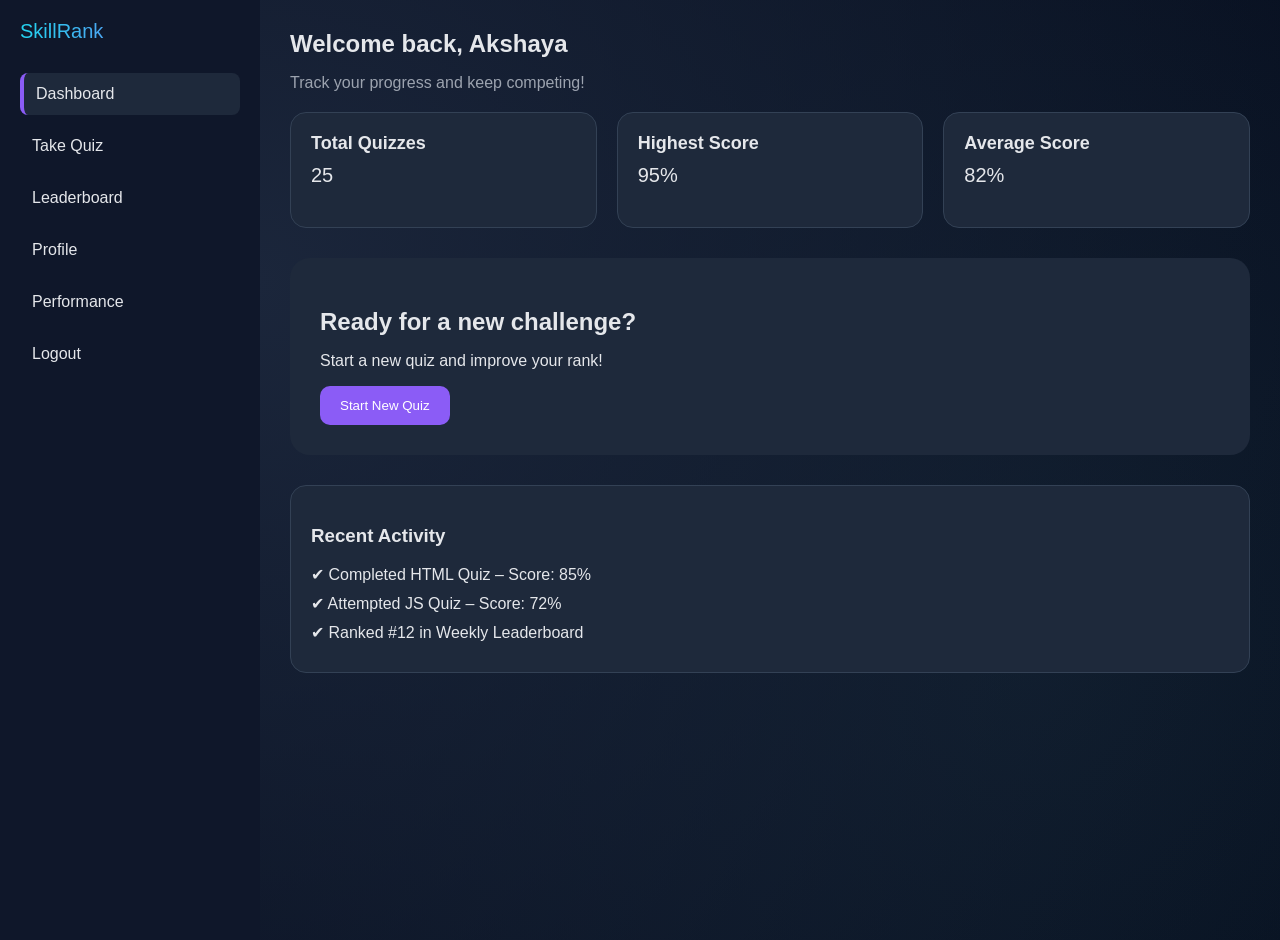
==== dashboard.html @ 601f09bb "dashboard.html" ====
<html>
    <head> 
        <title>Dashboard</title>
    </head>
  <style>
    /* ===== GLOBAL ===== */

body {
  margin: 0;
  font-family: 'Poppins', sans-serif;
  background:
    radial-gradient(circle at 20% 30%, #1b263b, transparent),
    radial-gradient(circle at 80% 70%, #0d1b2a, transparent),
#020617;
  color: #E5E7EB;
  display: flex;
}

/* ===== SIDEBAR ===== */

.sidebar {
  width: 220px;
  height: 100vh;
  background: #0F172A;
  padding: 20px;
}

.logo {
  font-family: 'Orbitron', sans-serif;
  font-size: 20px;
  margin-bottom: 30px;
  background: linear-gradient(90deg,#22D3EE,#8B5CF6);
  -webkit-background-clip: text;
  color: transparent;
}

.menu a {
  display: block;
  padding: 12px;
  margin: 10px 0;
  text-decoration: none;
  color: #E5E7EB;
  border-radius: 8px;
}

.menu a:hover {
  background: #1E293B;
  color: #22D3EE;
}

.active {
  background: #1E293B;
  border-left: 4px solid #8B5CF6;
}

/* ===== MAIN CONTENT ===== */

.main {
  flex: 1;
  padding: 30px;
}

/* HEADER */

.header h1 {
  margin: 0;
  font-size: 24px;
}

.header p {
  color: #9CA3AF;
}

/* ===== STATS ===== */

.stats {
  display: flex;
  gap: 20px;
  margin-top: 20px;
}

.card {
  flex: 1;
  background: #1E293B;
  padding: 20px;
  border-radius: 16px;
  border: 1px solid #334155;
  transition: 0.3s;
}

.card:hover {
  transform: translateY(-5px);
  box-shadow: 0 10px 20px rgba(0,0,0,0.4);
}

.card h3 {
  margin: 0;
  font-size: 18px;
}

.card p {
  margin-top: 10px;
  font-size: 20px;
}

/* ===== CTA ===== */

.cta {
  margin-top: 30px;
  background: #1E293B;
  padding: 30px;
  border-radius: 20px;
}

.cta h2 {
  margin-bottom: 10px;
}

.cta button {
  background: #8B5CF6;
  color: white;
  padding: 12px 20px;
  border: none;
  border-radius: 10px;
  cursor: pointer;
}

.cta button:hover {
  background: #7C3AED;
  box-shadow: 0 0 12px #8B5CF6;
}

/* ===== RECENT ACTIVITY ===== */

.activity {
  margin-top: 30px;
  background: #1E293B;
  padding: 20px;
  border-radius: 16px;
  border: 1px solid #334155;
}

.activity p {
  margin: 10px 0;
}
  </style>
    <body>
        <!-- SIDEBAR -->
<div class="sidebar">
  <div class="logo">SkillRank</div>

  <div class="menu">
    <a href="#" class="active">Dashboard</a>
    <a href="#">Take Quiz</a>
    <a href="#">Leaderboard</a>
    <a href="#">Profile</a>
    <a href="#">Performance</a>
    <a href="login.html">Logout</a>
  </div>
</div>

<!-- MAIN CONTENT -->
<div class="main">

  <!-- HEADER -->
  <div class="header">
    <h1>Welcome back, Akshaya </h1>
    <p>Track your progress and keep competing!</p>
  </div>

  <!-- STATS -->
  <div class="stats">
    <div class="card">
      <h3>Total Quizzes</h3>
      <p>25</p>
    </div>

    <div class="card">
      <h3>Highest Score</h3>
      <p>95%</p>
    </div>

    <div class="card">
      <h3>Average Score</h3>
      <p>82%</p>
    </div>
  </div>

  <!-- CTA -->
  <div class="cta">
    <h2>Ready for a new challenge?</h2>
    <p>Start a new quiz and improve your rank!</p>
    <button>Start New Quiz</button>
  </div>

  <!-- ACTIVITY -->
  <div class="activity">
    <h3>Recent Activity</h3>
    <p>✔ Completed HTML Quiz – Score: 85%</p>
    <p>✔ Attempted JS Quiz – Score: 72%</p>
    <p>✔ Ranked #12 in Weekly Leaderboard</p>
  </div>
</div>

</body>
</html>
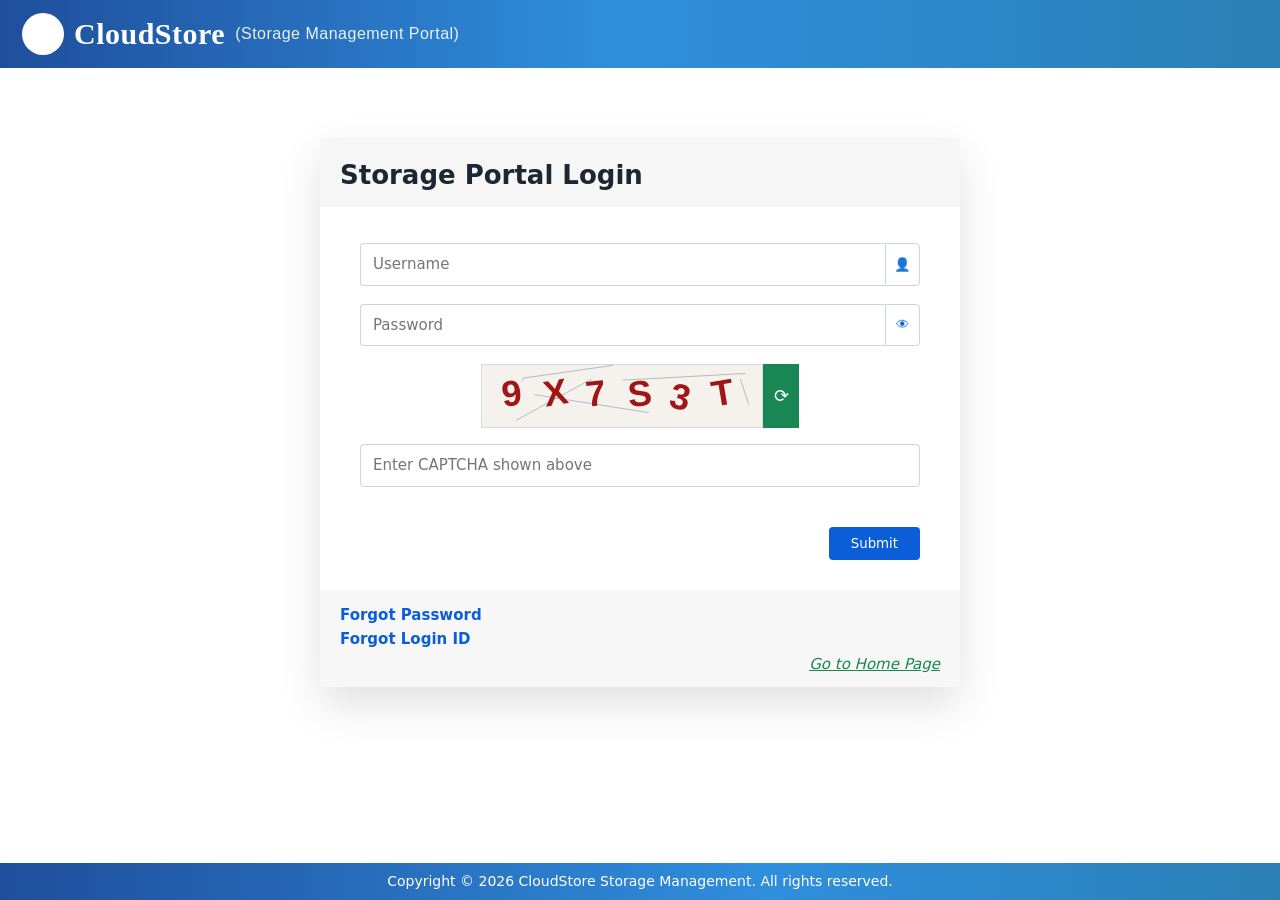
==== commit 0f86a322: "Add files via upload" ====
--- a/dashboard.html
+++ b/dashboard.html
@@ -1,206 +1,42 @@
-<html>
-    <head> 
-        <title>Dashboard</title>
-    </head>
-  <style>
-    /* ===== GLOBAL ===== */
-
-body {
-  margin: 0;
-  font-family: 'Poppins', sans-serif;
-  background:
-    radial-gradient(circle at 20% 30%, #1b263b, transparent),
-    radial-gradient(circle at 80% 70%, #0d1b2a, transparent),
-#020617;
-  color: #E5E7EB;
-  display: flex;
-}
-
-/* ===== SIDEBAR ===== */
-
-.sidebar {
-  width: 220px;
-  height: 100vh;
-  background: #0F172A;
-  padding: 20px;
-}
-
-.logo {
-  font-family: 'Orbitron', sans-serif;
-  font-size: 20px;
-  margin-bottom: 30px;
-  background: linear-gradient(90deg,#22D3EE,#8B5CF6);
-  -webkit-background-clip: text;
-  color: transparent;
-}
-
-.menu a {
-  display: block;
-  padding: 12px;
-  margin: 10px 0;
-  text-decoration: none;
-  color: #E5E7EB;
-  border-radius: 8px;
-}
-
-.menu a:hover {
-  background: #1E293B;
-  color: #22D3EE;
-}
-
-.active {
-  background: #1E293B;
-  border-left: 4px solid #8B5CF6;
-}
-
-/* ===== MAIN CONTENT ===== */
-
-.main {
-  flex: 1;
-  padding: 30px;
-}
-
-/* HEADER */
-
-.header h1 {
-  margin: 0;
-  font-size: 24px;
-}
-
-.header p {
-  color: #9CA3AF;
-}
-
-/* ===== STATS ===== */
-
-.stats {
-  display: flex;
-  gap: 20px;
-  margin-top: 20px;
-}
-
-.card {
-  flex: 1;
-  background: #1E293B;
-  padding: 20px;
-  border-radius: 16px;
-  border: 1px solid #334155;
-  transition: 0.3s;
-}
-
-.card:hover {
-  transform: translateY(-5px);
-  box-shadow: 0 10px 20px rgba(0,0,0,0.4);
-}
-
-.card h3 {
-  margin: 0;
-  font-size: 18px;
-}
-
-.card p {
-  margin-top: 10px;
-  font-size: 20px;
-}
-
-/* ===== CTA ===== */
-
-.cta {
-  margin-top: 30px;
-  background: #1E293B;
-  padding: 30px;
-  border-radius: 20px;
-}
-
-.cta h2 {
-  margin-bottom: 10px;
-}
-
-.cta button {
-  background: #8B5CF6;
-  color: white;
-  padding: 12px 20px;
-  border: none;
-  border-radius: 10px;
-  cursor: pointer;
-}
-
-.cta button:hover {
-  background: #7C3AED;
-  box-shadow: 0 0 12px #8B5CF6;
-}
-
-/* ===== RECENT ACTIVITY ===== */
-
-.activity {
-  margin-top: 30px;
-  background: #1E293B;
-  padding: 20px;
-  border-radius: 16px;
-  border: 1px solid #334155;
-}
-
-.activity p {
-  margin: 10px 0;
-}
-  </style>
-    <body>
-        <!-- SIDEBAR -->
-<div class="sidebar">
-  <div class="logo">SkillRank</div>
-
-  <div class="menu">
-    <a href="#" class="active">Dashboard</a>
-    <a href="#">Take Quiz</a>
-    <a href="#">Leaderboard</a>
-    <a href="#">Profile</a>
-    <a href="#">Performance</a>
-    <a href="login.html">Logout</a>
-  </div>
-</div>
-
-<!-- MAIN CONTENT -->
-<div class="main">
-
-  <!-- HEADER -->
-  <div class="header">
-    <h1>Welcome back, Akshaya </h1>
-    <p>Track your progress and keep competing!</p>
-  </div>
-
-  <!-- STATS -->
-  <div class="stats">
-    <div class="card">
-      <h3>Total Quizzes</h3>
-      <p>25</p>
-    </div>
-
-    <div class="card">
-      <h3>Highest Score</h3>
-      <p>95%</p>
-    </div>
-
-    <div class="card">
-      <h3>Average Score</h3>
-      <p>82%</p>
-    </div>
-  </div>
-
-  <!-- CTA -->
-  <div class="cta">
-    <h2>Ready for a new challenge?</h2>
-    <p>Start a new quiz and improve your rank!</p>
-    <button>Start New Quiz</button>
-  </div>
-
-  <!-- ACTIVITY -->
-  <div class="activity">
-    <h3>Recent Activity</h3>
-    <p>✔ Completed HTML Quiz – Score: 85%</p>
-    <p>✔ Attempted JS Quiz – Score: 72%</p>
-    <p>✔ Ranked #12 in Weekly Leaderboard</p>
-  </div>
-</div>
-
-</body>
-</html>
+<!DOCTYPE html>
+<html lang="en"><head><meta charset="utf-8"><meta name="viewport" content="width=device-width,initial-scale=1">
+<title>Storage Dashboard</title><link rel="stylesheet" href="style.css"></head>
+<body>
+<header class="topbar">
+ <div class="brand"><div class="logo">&#9729;</div>CloudStore <small>(Storage Management Portal)</small></div>
+ <button class="tb-btn" title="Home">&#8962;</button><button class="tb-btn" onclick="print()" title="Print">&#128438;</button><button class="tb-btn" title="Favourites">&#9733;</button>
+ <div class="pill" id="ql">Quick Links &#9662;</div>
+ <div class="spacer"></div><div class="pill" style="margin:0">&#9786; Usage Policy</div>
+ <div class="user" id="um"><div class="avatar" id="av">U</div><span id="un"></span> &#9662;</div>
+</header>
+<nav class="nav" id="nav">
+ <a href="#" class="on">&#9776;</a><a href="#">&#128193; Files</a><a href="#">&#129504; Classification</a><a href="#">&#128230; Storage Tiers</a><a href="#">&#128200; Monitoring</a><a href="#">&#128176; Cost Reports</a><a href="#">&#128737; Security</a><a href="#">&#9881; Settings</a><a href="#">Feedback</a><a href="#" id="lo">&#10162; Logout</a>
+</nav>
+<main><div class="layout">
+<div>
+ <div class="plan"><h2>Action Plan - Storage Optimization</h2><button class="btn y" id="view">View</button><button class="btn g" id="upb">&#8679; Upload File</button></div>
+ <div class="reg"><div class="hd"><h2>Current Storage Overview</h2><div class="tag" id="mon"></div></div>
+  <div class="scroll"><table><thead><tr><th>#</th><th>File Name</th><th>Type</th><th>Size</th><th>Access (30d)</th><th>Tier</th><th>Score</th><th>Remarks</th></tr></thead><tbody id="tb"></tbody></table></div></div>
+ <div class="row2">
+  <div class="card"><div class="hd" style="color:var(--red);font-size:20px;font-weight:700">Lifecycle Jobs : Events Scheduled</div><div class="bd">
+   <div class="gold">Today : Ongoing Jobs</div><div style="display:flex;gap:16px;align-items:center;margin:12px 0"><div><div class="big" id="dd"></div><b id="dm"></b></div><span style="color:#777">--- No jobs running right now ---</span></div>
+   <hr style="border:0;border-top:1px solid var(--line)"><div class="gold">Forthcoming Jobs</div>
+   <p style="margin:6px 0">02:00 &middot; Nightly access-pattern scan<br>Sunday &middot; Re-classification of all files<br>1st of month &middot; Cost and usage report</p></div></div>
+  <div class="card" style="border-top-color:#5b9bd5"><div class="bd"><h2 style="padding:0;background:none;color:var(--red);font-size:22px">SPOT-LIGHT</h2><div class="chip" style="margin-top:6px">Alerts <b>3</b></div>
+   <ul class="news"><li id="n1"></li><li>Files unused for 90 days are moved to the Cold tier automatically</li><li>Monthly cost report is ready for download</li></ul></div></div>
+ </div>
+</div>
+<aside>
+ <div class="card"><h2>ADMIN Message</h2><div class="bd" style="min-height:70px;color:#555" id="msg">Welcome back. Review the files flagged below to keep your storage cost low.</div></div>
+ <div class="card"><h2>STORAGE and COST Status</h2><div class="bd">
+  <div class="kv"><span>Total Capacity :</span><b class="k1">500 GB</b></div><div class="kv"><span>Used Storage :</span><b class="k2" id="used"></b></div>
+  <div class="kv"><span>Monthly Cost (tiered) :</span><b class="k3" id="cost"></b></div><div class="kv"><span>Cost if all in Hot tier</span><b class="k4" id="base"></b></div>
+  <div class="status"><span>Optimization Status</span><b id="sav"></b></div>
+  <div class="bar" id="bar"></div><div style="font-size:12px;color:#666">Hot / Warm / Cold by size</div></div></div>
+ <div class="card"><h2>Forthcoming Lifecycle Actions</h2><div class="bd"><table><thead><tr><th>#</th><th>File</th><th>Planned action</th></tr></thead><tbody id="act"></tbody></table></div></div>
+</aside></div></main>
+<div class="modal" id="md"><div class="card"><h2>Upload and classify a file</h2><div class="bd">
+ <p><input type="file" id="fi"></p><p>Priority<select id="pr"><option value="n">Normal</option><option value="c">Critical (keep fast)</option><option value="r">Rarely used</option></select></p>
+ <div style="text-align:right"><button class="btn" id="cancel" style="background:#6c757d">Cancel</button> <button class="btn g" id="go">Upload</button></div></div></div></div>
+<div class="foot">Copyright &copy; 2026 CloudStore Storage Management. All rights reserved.</div>
+<script src="dashboard.js"></script></body></html>
--- a/style.css
+++ b/style.css
@@ -0,0 +1,49 @@
+:root{--blue:#2457a6;--sky:#2f8fdd;--line:#d9dfe8;--bg:#f3f5f9;--card:#fff;--ink:#1d2733;--red:#7a0c0c;--link:#0b5ed7;--hot:#e8833a;--warm:#f2c14e;--cold:#6fa8dc}
+*{box-sizing:border-box}html,body{height:100%}
+body{margin:0;font:15px/1.5 "Segoe UI",system-ui,Arial,sans-serif;color:var(--ink);background:var(--bg);display:flex;flex-direction:column;min-height:100vh}
+a{color:var(--link);text-decoration:none}
+.topbar{display:flex;align-items:center;gap:16px;padding:0 22px;height:68px;color:#fff;background:linear-gradient(90deg,#1f4e9c 0%,#2f8fdd 48%,#2b7fb5 100%);box-shadow:0 2px 8px rgba(0,0,0,.2)}
+.brand{display:flex;align-items:center;gap:10px;font:700 30px Georgia,serif;letter-spacing:.5px}.brand small{font:500 16px "Segoe UI",sans-serif;opacity:.9}
+.logo{width:42px;height:42px;border-radius:50%;background:#fff;display:grid;place-items:center;font-size:22px}
+.tb-btn{background:none;border:0;color:#fff;font-size:22px;cursor:pointer;padding:6px 8px}
+.pill{border:1px solid rgba(255,255,255,.6);border-radius:8px;padding:8px 14px;background:rgba(255,255,255,.12);margin:0 auto}
+.user{display:flex;align-items:center;gap:10px;font-weight:700;cursor:pointer}.avatar{width:38px;height:38px;border-radius:50%;background:#fff;color:var(--blue);display:grid;place-items:center;font-weight:700}
+.spacer{flex:1}
+.nav{display:flex;align-items:center;gap:6px;padding:0 22px;height:64px;background:#fff;border-bottom:1px solid #f0d9b5;overflow-x:auto}
+.nav a{display:flex;align-items:center;gap:7px;padding:8px 14px;font-weight:700;color:var(--blue);white-space:nowrap;border-radius:8px}.nav a:hover,.nav a.on{background:#eaf1fb}
+.nav a:not(:first-child)::before{content:">";color:#8aa;font-weight:400;margin-right:6px}
+main{flex:1;padding:24px 28px}
+.layout{display:grid;grid-template-columns:minmax(0,1fr) 380px;gap:24px;align-items:start}
+.card{background:var(--card);border:1px solid var(--line);border-top:3px solid #5b9bd5;border-radius:4px;margin-bottom:22px;box-shadow:0 1px 4px rgba(0,0,0,.05)}
+.card>h2,.card>.hd{margin:0;padding:14px 18px;background:#f1f3f6;font-size:17px;color:#111}
+.card .bd{padding:16px 18px}
+.plan{display:flex;align-items:center;gap:14px;flex-wrap:wrap;padding:18px;background:#fffaf0;border:1px solid #f1e3c4;border-top:3px solid #f1d9a0;border-radius:4px;margin-bottom:22px}
+.plan h2{margin:0;color:var(--red);font-size:22px}
+.btn{border:0;border-radius:4px;padding:9px 22px;font:600 15px inherit;font-family:inherit;cursor:pointer;background:#0b5ed7;color:#fff}.btn.y{background:#ffd966;color:#222;min-width:220px}.btn.g{background:#198754}
+.reg{background:#fff;border:1px solid var(--line);border-top:3px solid #5b9bd5;border-radius:4px;margin-bottom:22px}
+.reg .hd{display:flex;justify-content:space-between;align-items:center;gap:12px;padding:14px 18px;background:#f1f3f6}
+.reg .hd h2{margin:0;font-size:17px;color:var(--red);text-transform:uppercase}.reg .tag{background:#fdf1d8;color:var(--red);font-weight:700;padding:8px 40px;flex:1;text-align:center;max-width:520px}
+.scroll{max-height:370px;overflow:auto}
+table{width:100%;border-collapse:collapse;font-size:14px}th,td{padding:9px 12px;text-align:left;white-space:nowrap}th{position:sticky;top:0;background:#fff;border-bottom:2px solid var(--line)}tr+tr td{border-top:1px solid #f0f2f5}
+.t-hot,.t-warm,.t-cold{font-weight:700;font-style:italic}.t-hot{color:#d9601c}.t-warm{color:#b88a00}.t-cold{color:#2b78c2}
+.ok{color:#1c7c3b;font-weight:700}.bl{color:#0b5ed7;font-weight:700}.or{color:#c25b00;font-weight:700}
+.row2{display:grid;grid-template-columns:1fr 1.5fr;gap:24px}
+.big{font:700 34px Georgia,serif;color:var(--red)}.gold{color:#a07400;font-weight:700;font-size:19px}
+.chip{display:inline-block;background:#0dcaf0;color:#073;font-weight:700;padding:8px 16px;border-radius:4px}.chip b{background:#dc3545;color:#fff;border-radius:99px;padding:1px 7px;margin-left:6px;font-size:12px}
+.news{list-style:none;margin:10px 0 0;padding:0}.news li{padding:10px 4px 10px 26px;position:relative;border-bottom:1px solid var(--line)}.news li::before{content:"\26A1";position:absolute;left:0;color:#8b1a3a}
+.kv{display:grid;grid-template-columns:1fr 130px;border-bottom:1px solid #e6e9ee}.kv span{padding:8px 4px;font-weight:700;color:var(--link)}.kv b{padding:8px;text-align:center;color:#7a0c0c}
+.k1{background:#e4eefc}.k2{background:#c7dcfa}.k3{background:#7fb0f2}.k4{background:#fbe8e8}
+.status{display:grid;grid-template-columns:1fr 1.2fr;font-weight:700;margin-top:4px}.status span{background:#0dcaf0;padding:10px}.status b{background:#8fbfa6;color:#1d7d8a;padding:10px}
+.bar{display:flex;height:16px;border-radius:6px;overflow:hidden;background:#e3e7ee;margin:10px 0 6px}.bar i{display:block}
+.modal{position:fixed;inset:0;background:rgba(10,20,40,.5);display:none;align-items:center;justify-content:center;padding:20px;z-index:20}.modal.on{display:flex}.modal .card{width:min(520px,100%);margin:0}
+select,input[type=text],input[type=password],input[type=file]{font:inherit;padding:9px 12px;border:1px solid #cdd4de;border-radius:4px;width:100%}
+.foot{background:linear-gradient(90deg,#1f4e9c,#2f8fdd 60%,#2b7fb5);color:#fff;text-align:center;padding:8px;font-size:14px}
+/* login */
+.login-wrap{flex:1;display:flex;justify-content:center;align-items:flex-start;padding:70px 20px;background:#fff}
+.login{width:min(640px,100%);box-shadow:0 18px 40px rgba(0,0,0,.12);background:#fff}
+.login h1{margin:0;padding:18px 20px 12px;font-size:26px;background:#f6f6f6}
+.login .bd{padding:36px 40px 30px}.field{display:flex;margin-bottom:18px}.field input{border-radius:4px 0 0 4px;border-right:0}.field button{width:36px;border:1px solid #cdd4de;background:#fff;color:#0b5ed7;border-radius:0 4px 4px 0;cursor:pointer}
+.cap{display:flex;justify-content:center;margin:6px 0 16px}.cap canvas{border:1px solid #d6dae0;background:#f5f2ee}.cap button{width:36px;border:0;background:#198754;color:#fff;cursor:pointer;font-size:18px}
+.login .links{background:#f7f7f7;padding:14px 20px 12px;display:flex;flex-direction:column;gap:2px;font-weight:600}.login .links a.home{align-self:flex-end;color:#198754;font-style:italic;font-weight:400;text-decoration:underline}
+.err{color:#b3261e;font-size:14px;min-height:20px;margin:0 0 8px}
+@media(max-width:1000px){.layout,.row2{grid-template-columns:1fr}.pill{display:none}main{padding:16px}}
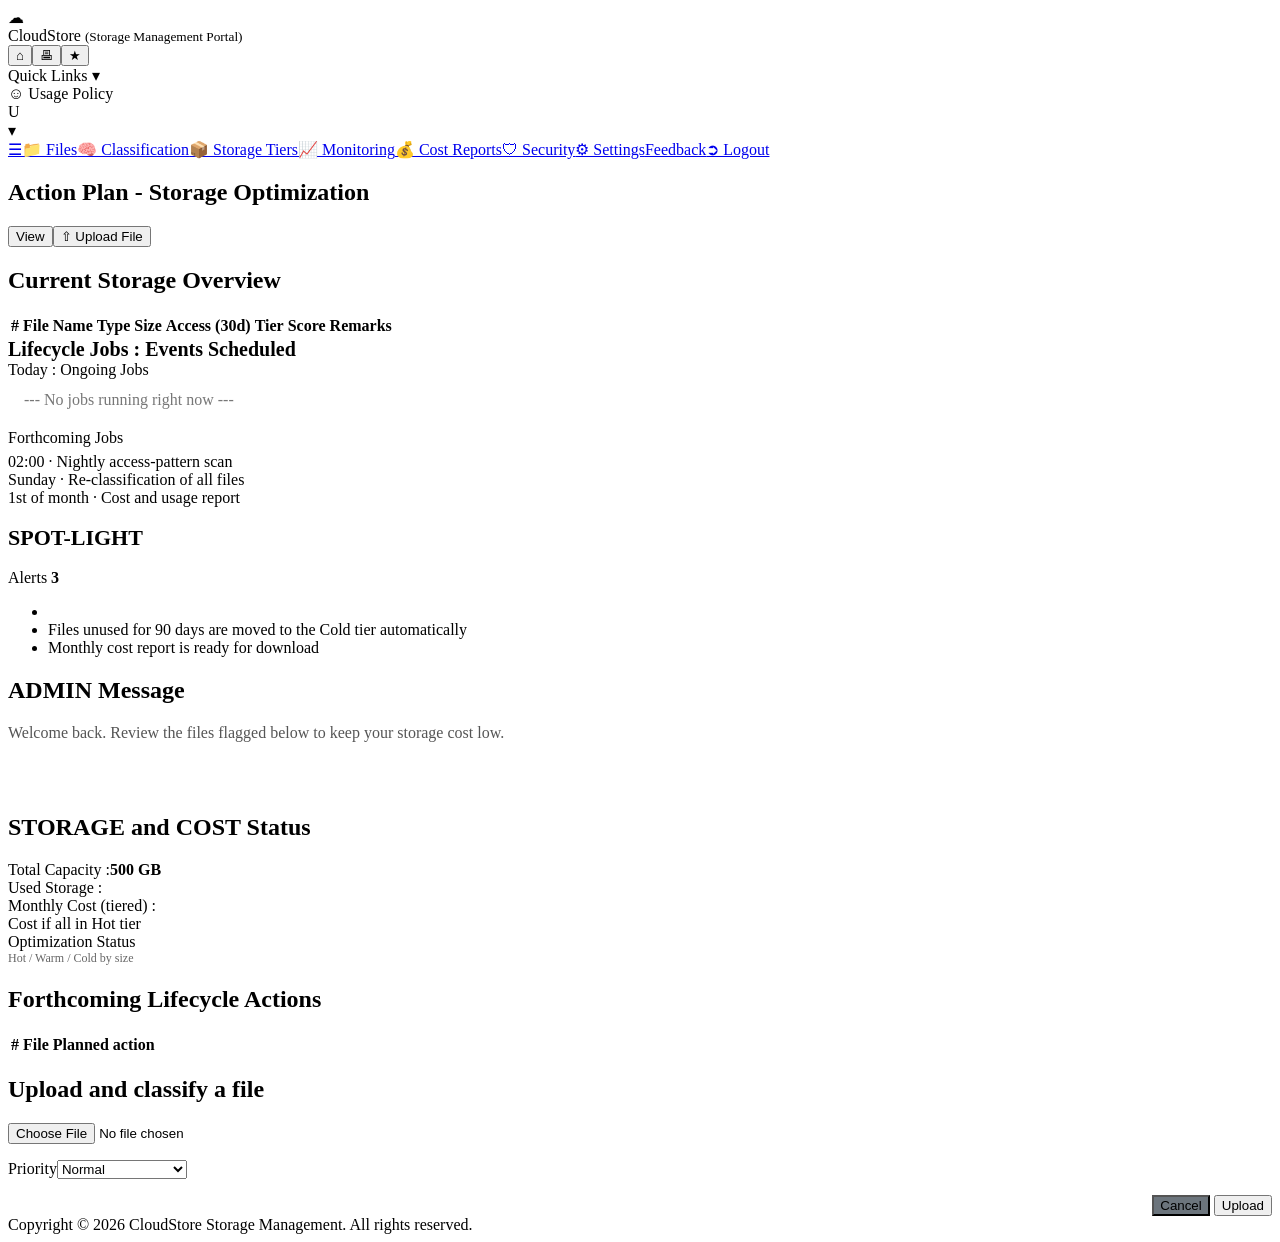
==== commit d8310317: "Add initial dashboard HTML structure" ====
--- a/dashboard.html
+++ b/dashboard.html
@@ -1,42 +1,42 @@
-<!DOCTYPE html>
-<html lang="en"><head><meta charset="utf-8"><meta name="viewport" content="width=device-width,initial-scale=1">
-<title>Storage Dashboard</title><link rel="stylesheet" href="style.css"></head>
-<body>
-<header class="topbar">
- <div class="brand"><div class="logo">&#9729;</div>CloudStore <small>(Storage Management Portal)</small></div>
- <button class="tb-btn" title="Home">&#8962;</button><button class="tb-btn" onclick="print()" title="Print">&#128438;</button><button class="tb-btn" title="Favourites">&#9733;</button>
- <div class="pill" id="ql">Quick Links &#9662;</div>
- <div class="spacer"></div><div class="pill" style="margin:0">&#9786; Usage Policy</div>
- <div class="user" id="um"><div class="avatar" id="av">U</div><span id="un"></span> &#9662;</div>
-</header>
-<nav class="nav" id="nav">
- <a href="#" class="on">&#9776;</a><a href="#">&#128193; Files</a><a href="#">&#129504; Classification</a><a href="#">&#128230; Storage Tiers</a><a href="#">&#128200; Monitoring</a><a href="#">&#128176; Cost Reports</a><a href="#">&#128737; Security</a><a href="#">&#9881; Settings</a><a href="#">Feedback</a><a href="#" id="lo">&#10162; Logout</a>
-</nav>
-<main><div class="layout">
-<div>
- <div class="plan"><h2>Action Plan - Storage Optimization</h2><button class="btn y" id="view">View</button><button class="btn g" id="upb">&#8679; Upload File</button></div>
- <div class="reg"><div class="hd"><h2>Current Storage Overview</h2><div class="tag" id="mon"></div></div>
-  <div class="scroll"><table><thead><tr><th>#</th><th>File Name</th><th>Type</th><th>Size</th><th>Access (30d)</th><th>Tier</th><th>Score</th><th>Remarks</th></tr></thead><tbody id="tb"></tbody></table></div></div>
- <div class="row2">
-  <div class="card"><div class="hd" style="color:var(--red);font-size:20px;font-weight:700">Lifecycle Jobs : Events Scheduled</div><div class="bd">
-   <div class="gold">Today : Ongoing Jobs</div><div style="display:flex;gap:16px;align-items:center;margin:12px 0"><div><div class="big" id="dd"></div><b id="dm"></b></div><span style="color:#777">--- No jobs running right now ---</span></div>
-   <hr style="border:0;border-top:1px solid var(--line)"><div class="gold">Forthcoming Jobs</div>
-   <p style="margin:6px 0">02:00 &middot; Nightly access-pattern scan<br>Sunday &middot; Re-classification of all files<br>1st of month &middot; Cost and usage report</p></div></div>
-  <div class="card" style="border-top-color:#5b9bd5"><div class="bd"><h2 style="padding:0;background:none;color:var(--red);font-size:22px">SPOT-LIGHT</h2><div class="chip" style="margin-top:6px">Alerts <b>3</b></div>
-   <ul class="news"><li id="n1"></li><li>Files unused for 90 days are moved to the Cold tier automatically</li><li>Monthly cost report is ready for download</li></ul></div></div>
- </div>
-</div>
-<aside>
- <div class="card"><h2>ADMIN Message</h2><div class="bd" style="min-height:70px;color:#555" id="msg">Welcome back. Review the files flagged below to keep your storage cost low.</div></div>
- <div class="card"><h2>STORAGE and COST Status</h2><div class="bd">
-  <div class="kv"><span>Total Capacity :</span><b class="k1">500 GB</b></div><div class="kv"><span>Used Storage :</span><b class="k2" id="used"></b></div>
-  <div class="kv"><span>Monthly Cost (tiered) :</span><b class="k3" id="cost"></b></div><div class="kv"><span>Cost if all in Hot tier</span><b class="k4" id="base"></b></div>
-  <div class="status"><span>Optimization Status</span><b id="sav"></b></div>
-  <div class="bar" id="bar"></div><div style="font-size:12px;color:#666">Hot / Warm / Cold by size</div></div></div>
- <div class="card"><h2>Forthcoming Lifecycle Actions</h2><div class="bd"><table><thead><tr><th>#</th><th>File</th><th>Planned action</th></tr></thead><tbody id="act"></tbody></table></div></div>
-</aside></div></main>
-<div class="modal" id="md"><div class="card"><h2>Upload and classify a file</h2><div class="bd">
- <p><input type="file" id="fi"></p><p>Priority<select id="pr"><option value="n">Normal</option><option value="c">Critical (keep fast)</option><option value="r">Rarely used</option></select></p>
- <div style="text-align:right"><button class="btn" id="cancel" style="background:#6c757d">Cancel</button> <button class="btn g" id="go">Upload</button></div></div></div></div>
-<div class="foot">Copyright &copy; 2026 CloudStore Storage Management. All rights reserved.</div>
-<script src="dashboard.js"></script></body></html>+<!DOCTYPE html>
+<html lang="en"><head><meta charset="utf-8"><meta name="viewport" content="width=device-width,initial-scale=1">
+<title>Storage Dashboard</title><link rel="stylesheet" href="style.css"></head>
+<body>
+<header class="topbar">
+ <div class="brand"><div class="logo">&#9729;</div>CloudStore <small>(Storage Management Portal)</small></div>
+ <button class="tb-btn" title="Home">&#8962;</button><button class="tb-btn" onclick="print()" title="Print">&#128438;</button><button class="tb-btn" title="Favourites">&#9733;</button>
+ <div class="pill" id="ql">Quick Links &#9662;</div>
+ <div class="spacer"></div><div class="pill" style="margin:0">&#9786; Usage Policy</div>
+ <div class="user" id="um"><div class="avatar" id="av">U</div><span id="un"></span> &#9662;</div>
+</header>
+<nav class="nav" id="nav">
+ <a href="#" class="on">&#9776;</a><a href="#">&#128193; Files</a><a href="#">&#129504; Classification</a><a href="#">&#128230; Storage Tiers</a><a href="#">&#128200; Monitoring</a><a href="#">&#128176; Cost Reports</a><a href="#">&#128737; Security</a><a href="#">&#9881; Settings</a><a href="#">Feedback</a><a href="#" id="lo">&#10162; Logout</a>
+</nav>
+<main><div class="layout">
+<div>
+ <div class="plan"><h2>Action Plan - Storage Optimization</h2><button class="btn y" id="view">View</button><button class="btn g" id="upb">&#8679; Upload File</button></div>
+ <div class="reg"><div class="hd"><h2>Current Storage Overview</h2><div class="tag" id="mon"></div></div>
+  <div class="scroll"><table><thead><tr><th>#</th><th>File Name</th><th>Type</th><th>Size</th><th>Access (30d)</th><th>Tier</th><th>Score</th><th>Remarks</th></tr></thead><tbody id="tb"></tbody></table></div></div>
+ <div class="row2">
+  <div class="card"><div class="hd" style="color:var(--red);font-size:20px;font-weight:700">Lifecycle Jobs : Events Scheduled</div><div class="bd">
+   <div class="gold">Today : Ongoing Jobs</div><div style="display:flex;gap:16px;align-items:center;margin:12px 0"><div><div class="big" id="dd"></div><b id="dm"></b></div><span style="color:#777">--- No jobs running right now ---</span></div>
+   <hr style="border:0;border-top:1px solid var(--line)"><div class="gold">Forthcoming Jobs</div>
+   <p style="margin:6px 0">02:00 &middot; Nightly access-pattern scan<br>Sunday &middot; Re-classification of all files<br>1st of month &middot; Cost and usage report</p></div></div>
+  <div class="card" style="border-top-color:#5b9bd5"><div class="bd"><h2 style="padding:0;background:none;color:var(--red);font-size:22px">SPOT-LIGHT</h2><div class="chip" style="margin-top:6px">Alerts <b>3</b></div>
+   <ul class="news"><li id="n1"></li><li>Files unused for 90 days are moved to the Cold tier automatically</li><li>Monthly cost report is ready for download</li></ul></div></div>
+ </div>
+</div>
+<aside>
+ <div class="card"><h2>ADMIN Message</h2><div class="bd" style="min-height:70px;color:#555" id="msg">Welcome back. Review the files flagged below to keep your storage cost low.</div></div>
+ <div class="card"><h2>STORAGE and COST Status</h2><div class="bd">
+  <div class="kv"><span>Total Capacity :</span><b class="k1">500 GB</b></div><div class="kv"><span>Used Storage :</span><b class="k2" id="used"></b></div>
+  <div class="kv"><span>Monthly Cost (tiered) :</span><b class="k3" id="cost"></b></div><div class="kv"><span>Cost if all in Hot tier</span><b class="k4" id="base"></b></div>
+  <div class="status"><span>Optimization Status</span><b id="sav"></b></div>
+  <div class="bar" id="bar"></div><div style="font-size:12px;color:#666">Hot / Warm / Cold by size</div></div></div>
+ <div class="card"><h2>Forthcoming Lifecycle Actions</h2><div class="bd"><table><thead><tr><th>#</th><th>File</th><th>Planned action</th></tr></thead><tbody id="act"></tbody></table></div></div>
+</aside></div></main>
+<div class="modal" id="md"><div class="card"><h2>Upload and classify a file</h2><div class="bd">
+ <p><input type="file" id="fi"></p><p>Priority<select id="pr"><option value="n">Normal</option><option value="c">Critical (keep fast)</option><option value="r">Rarely used</option></select></p>
+ <div style="text-align:right"><button class="btn" id="cancel" style="background:#6c757d">Cancel</button> <button class="btn g" id="go">Upload</button></div></div></div></div>
+<div class="foot">Copyright &copy; 2026 CloudStore Storage Management. All rights reserved.</div>
+<script src="dashboard.js"></script></body></html>
